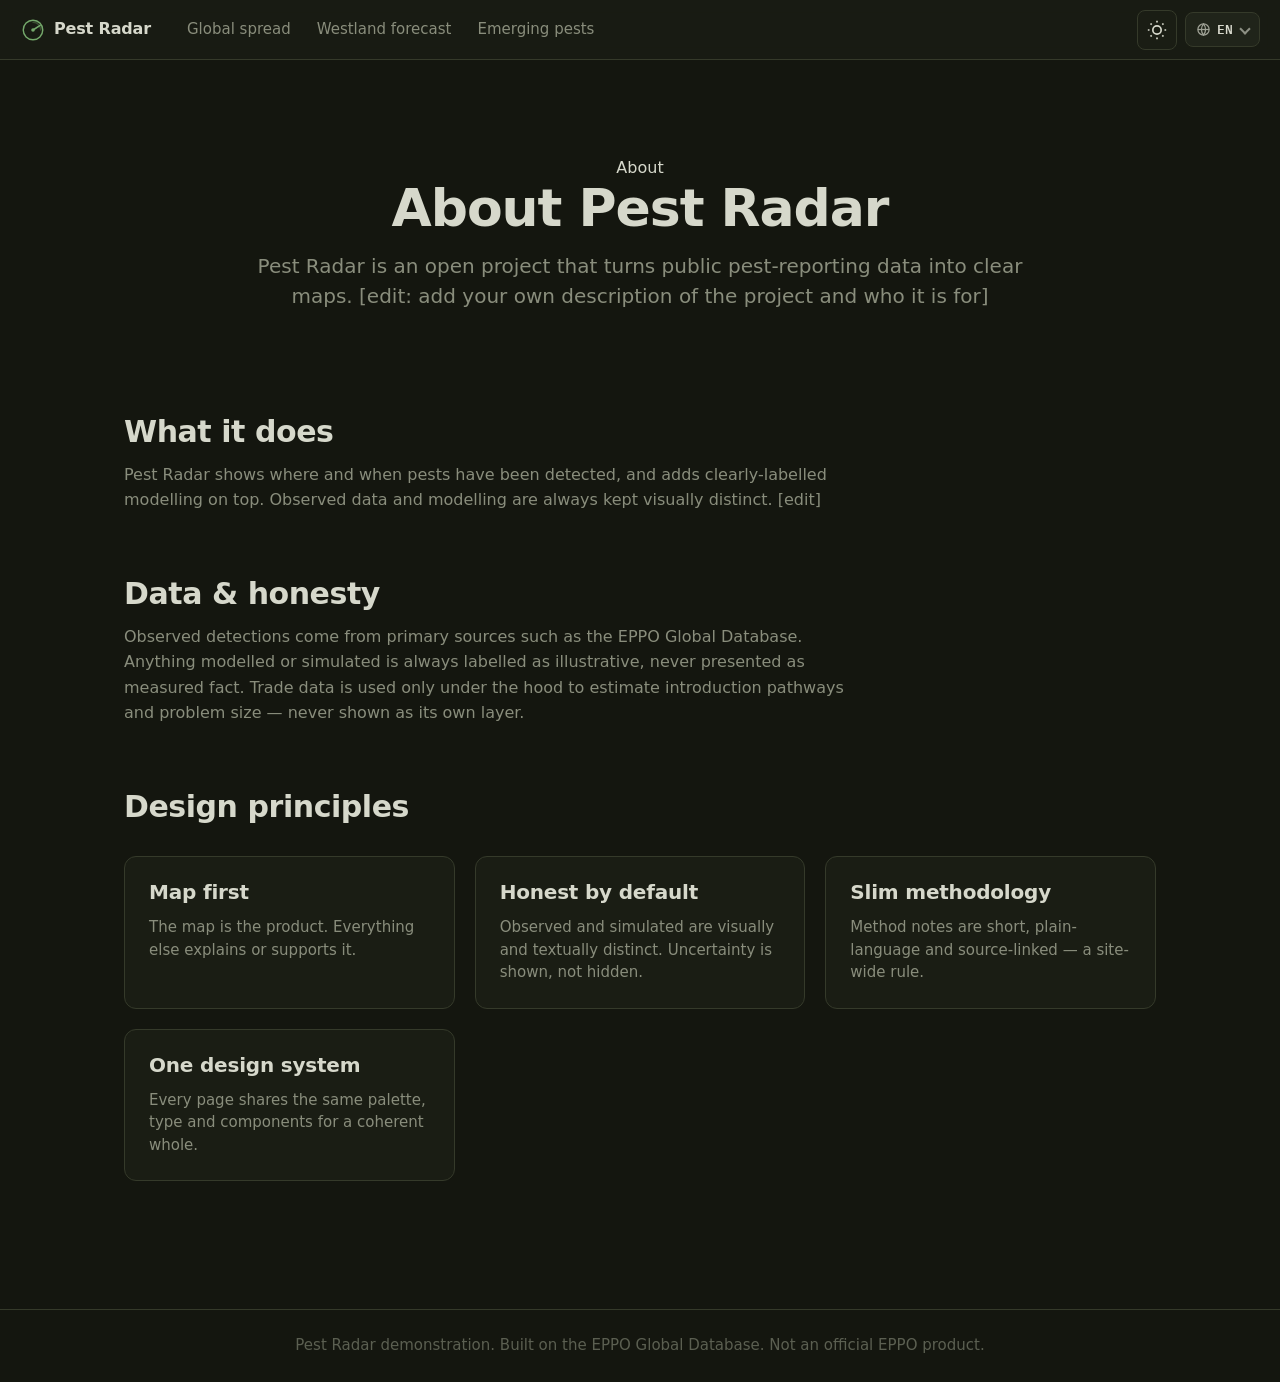
==== about.html @ f2348798 "Pest Radar Demo 2 Added - Global Spread case - Emerging Pests" ====
<!doctype html>
<html lang="en" data-theme="dark">
  <head>
    <meta charset="utf-8" />
    <meta name="viewport" content="width=device-width, initial-scale=1" />
    <title data-i18n="site.title">Pest Radar — About</title>
    <meta name="description" data-i18n-attr="content" data-i18n="about.lead"
      content="Pest Radar is an open early-warning system for plant pests, turning public reporting data into clear, spatial views at any scale." />
    <link rel="preconnect" href="https://api.fontshare.com" crossorigin />
    <link rel="preconnect" href="https://fonts.gstatic.com" crossorigin />
    <link href="https://api.fontshare.com/v2/css?f[]=satoshi@400,500,700&f[]=cabinet-grotesk@500,700,800&display=swap" rel="stylesheet" />
    <link href="https://fonts.googleapis.com/css2?family=IBM+Plex+Mono:wght@400;500;600&display=swap" rel="stylesheet" />
    <link rel="stylesheet" href="./styles.css" />
  </head>
  <body>
    <a class="skip-link" href="#main">Skip to content</a>

    <header class="site-nav">
      <a class="site-brand" href="./index.html" aria-label="Pest Radar home">
        <svg class="brand-mark" viewBox="0 0 40 40" role="img" aria-hidden="true">
          <circle cx="20" cy="20" r="15" fill="none" stroke="currentColor" stroke-width="2.2" />
          <path d="M20 20 31 13" fill="none" stroke="currentColor" stroke-width="2.4" stroke-linecap="round" />
          <path d="M20 8a12 12 0 0 1 12 12" fill="none" stroke="currentColor" stroke-width="2.2" stroke-linecap="round" opacity="0.35" />
          <circle cx="20" cy="20" r="2.8" fill="currentColor" />
        </svg>
        <span>Pest&nbsp;Radar</span>
      </a>
      <nav class="site-links" aria-label="Primary">
        <!-- <a href="./index.html" data-i18n="nav.home">Home</a> -->
        <a href="./global-spread.html" data-i18n="nav.global">Global spread</a>
        <a href="./westland.html" data-i18n="nav.westland">Westland forecast</a>
        <a href="./emerging.html" data-i18n="nav.emerging">Emerging pests</a>
        <!-- <a href="./about.html" aria-current="page" data-i18n="nav.about">About</a> -->
      </nav>
      <div class="site-nav-actions" data-lang-host>
        <button class="theme-toggle" data-theme-toggle type="button" aria-label="Switch theme"></button>
      </div>
    </header>

    <main id="main" class="page-wrap">
      <section class="hero">
        <p class="eyebrow" data-i18n="about.eyebrow">About</p>
        <h1 data-i18n="about.h1">About Pest Radar</h1>
        <p class="lead" data-i18n="about.lead">
          Pest Radar is an open early-warning system for plant pests, turning public reporting data into clear, spatial views at any scale.
        </p>
      </section>

      <section class="section-block">
        <h2 data-i18n="about.what_h">What it does</h2>
        <div class="prose">
          <p data-i18n="about.what_p">Pest Radar reconstructs where and when pests are detected, then layers in cautious, clearly-labelled modelling — likely introduction paths, simulated build-up and risk surfaces — so growers and analysts can see emerging pressure early.</p>
        </div>
      </section>

      <section class="section-block">
        <h2 data-i18n="about.data_h">Data &amp; honesty</h2>
        <div class="prose">
          <p data-i18n="about.data_p">Observed detections come from primary sources such as the EPPO Global Database. Anything modelled or simulated is always labelled as illustrative, never presented as measured fact. Trade data is used only under the hood to estimate introduction pathways and problem size — never shown as its own layer.</p>
        </div>
      </section>

      <section class="section-block">
        <h2 data-i18n="about.principles_h">Design principles</h2>
        <div class="card-grid">
          <div class="feature-card">
            <h3 data-i18n="about.p1_t">Map first</h3>
            <p data-i18n="about.p1_d">The map is the product. Everything else explains or supports it.</p>
          </div>
          <div class="feature-card">
            <h3 data-i18n="about.p2_t">Honest by default</h3>
            <p data-i18n="about.p2_d">Observed and simulated are visually and textually distinct. Uncertainty is shown, not hidden.</p>
          </div>
          <div class="feature-card">
            <h3 data-i18n="about.p3_t">Slim methodology</h3>
            <p data-i18n="about.p3_d">Method notes are short, plain-language and source-linked — a site-wide rule.</p>
          </div>
          <div class="feature-card">
            <h3 data-i18n="about.p4_t">One design system</h3>
            <p data-i18n="about.p4_d">Every page shares the same palette, type and components for a coherent whole.</p>
          </div>
        </div>
      </section>
    </main>

    <footer class="page-footer">
      <span data-i18n="footer.disclaimer">Pest Radar demonstration. Built on the EPPO Global Database. Not an official EPPO product.</span>
    </footer>

    <script type="module" src="./site.js"></script>
  </body>
</html>
---- styles.css ----
/* ============================================================
   Pest Radar — Global Spread Case Study (GNORAB)
   Agri-intelligence dashboard. Sober greenhouse / agronomy palette.
   ============================================================ */

/* ---------- Type scale ---------- */
:root {
  --text-xs: clamp(0.75rem, 0.72rem + 0.15vw, 0.8125rem);
  --text-sm: clamp(0.8125rem, 0.78rem + 0.2vw, 0.9375rem);
  --text-base: clamp(0.9375rem, 0.9rem + 0.2vw, 1rem);
  --text-lg: clamp(1.0625rem, 1rem + 0.4vw, 1.25rem);
  --text-xl: clamp(1.375rem, 1.1rem + 1vw, 1.875rem);

  --space-1: 0.25rem;
  --space-2: 0.5rem;
  --space-3: 0.75rem;
  --space-4: 1rem;
  --space-5: 1.25rem;
  --space-6: 1.5rem;
  --space-8: 2rem;
  --space-10: 2.5rem;
  --space-12: 3rem;
  --space-16: 4rem;

  --radius-sm: 0.3rem;
  --radius-md: 0.5rem;
  --radius-lg: 0.75rem;
  --radius-full: 9999px;

  --transition-interactive: 160ms cubic-bezier(0.16, 1, 0.3, 1);

  --font-body: "Satoshi", "Helvetica Neue", system-ui, sans-serif;
  --font-display: "Cabinet Grotesk", "Satoshi", system-ui, sans-serif;
  --font-mono: "IBM Plex Mono", ui-monospace, "SF Mono", Menlo, monospace;

  --sidebar-w: 300px;
  --nav-h: 60px;
}

/* ---------- Light theme: warm linen + moss green ---------- */
:root,
[data-theme="light"] {
  --color-bg: #f1efe7;
  --color-surface: #f8f6ef;
  --color-surface-2: #fdfcf7;
  --color-surface-offset: #eae7dc;
  --color-surface-sunk: #e4e0d3;
  --color-divider: #ddd9cc;
  --color-border: #cfcabb;

  --color-text: #20271d;
  --color-text-muted: #6c6f62;
  --color-text-faint: #a4a596;
  --color-text-inverse: #f8f6ef;

  --color-primary: #2f5d34;       /* moss / leaf green */
  --color-primary-hover: #244a29;
  --comet-hue: #5a8f6a;           /* soft sage for travel trails (light) */
  --color-primary-soft: #d9e3d3;
  --color-accent: #b5772a;        /* harvest amber */
  --color-accent-soft: #ece0cd;
  --color-risk: #d19900;
  --color-trade: #2f5d34;

  /* EPPO status / event semantic colors (data viz) */
  --c-widespread: #7a2f2f;        /* deep red — present widespread */
  --c-restricted: #b5772a;        /* amber — restricted */
  --c-few: #c9a227;               /* gold — few occurrences */
  --c-nodetails: #5b7a4f;         /* muted green — present no details */
  --c-absent: #8d8c80;            /* grey — absent */

  --map-land: #e0ddd0;
  --map-land-stroke: #cbc6b6;
  --map-ocean: transparent;

  /* Emerging hot spot classes (Westland legend) */
  --hs-new: #c2402f;          /* red — newly invaded */
  --hs-intensifying: #e08214; /* orange — rising */
  --hs-persistent: #b58a1b;   /* amber — sustained */
  --hs-diminishing: #6a93c0;  /* blue — fading */
  --hs-historical: #8a8d7e;   /* grey — past */
  /* KDE intensity ramp stops */
  --kde-low: #2f5d34;
  --kde-mid: #d19900;
  --kde-high: #a8331f;

  --shadow-sm: 0 1px 2px rgba(40, 45, 30, 0.07);
  --shadow-md: 0 4px 14px rgba(40, 45, 30, 0.1);
  --shadow-lg: 0 16px 40px rgba(40, 45, 30, 0.16);
}

[data-theme="dark"] {
  --color-bg: #14160f;
  --color-surface: #1a1d14;
  --color-surface-2: #1f2218;
  --color-surface-offset: #20241a;
  --color-surface-sunk: #11130c;
  --color-divider: #2a2e21;
  --color-border: #353a2a;

  --color-text: #d6d8cb;
  --color-text-muted: #898d7c;
  --color-text-faint: #5b5f51;
  --color-text-inverse: #14160f;

  --color-primary: #74a86b;
  --color-primary-hover: #8ec083;
  --comet-hue: #8fc79c;           /* soft sage for travel trails (dark) */
  --color-primary-soft: #2a3a26;
  --color-accent: #d79a4f;
  --color-accent-soft: #3a2f1f;
  --color-risk: #e8af34;
  --color-trade: #8ec083;

  --c-widespread: #d96a6a;
  --c-restricted: #d79a4f;
  --c-few: #e0c14e;
  --c-nodetails: #8aab78;
  --c-absent: #777a6c;

  --map-land: #232719;
  --map-land-stroke: #343a26;
  --map-ocean: transparent;

  --hs-new: #e2624f;
  --hs-intensifying: #eda13f;
  --hs-persistent: #d8b441;
  --hs-diminishing: #7eaee0;
  --hs-historical: #9a9d8d;
  --kde-low: #5b9a62;
  --kde-mid: #e8af34;
  --kde-high: #d96a4f;

  --shadow-sm: 0 1px 2px rgba(0, 0, 0, 0.4);
  --shadow-md: 0 4px 14px rgba(0, 0, 0, 0.45);
  --shadow-lg: 0 16px 40px rgba(0, 0, 0, 0.55);
}

@media (prefers-color-scheme: dark) {
  :root:not([data-theme]) {
    --color-bg: #14160f; --color-surface: #1a1d14; --color-surface-2: #1f2218;
    --color-surface-offset: #20241a; --color-surface-sunk: #11130c;
    --color-divider: #2a2e21; --color-border: #353a2a;
    --color-text: #d6d8cb; --color-text-muted: #898d7c; --color-text-faint: #5b5f51;
    --color-primary: #74a86b; --color-primary-hover: #8ec083; --color-primary-soft: #2a3a26; --comet-hue: #8fc79c;
    --color-accent: #d79a4f; --color-accent-soft: #3a2f1f; --color-risk: #e8af34; --color-trade: #8ec083;
    --c-widespread: #d96a6a; --c-restricted: #d79a4f; --c-few: #e0c14e;
    --c-nodetails: #8aab78; --c-absent: #777a6c;
    --map-land: #232719; --map-land-stroke: #343a26;
  }
}

/* ---------- Reset / base ---------- */
*, *::before, *::after { box-sizing: border-box; margin: 0; padding: 0; }
html {
  -webkit-text-size-adjust: 100%;
  -webkit-font-smoothing: antialiased;
  -moz-osx-font-smoothing: grayscale;
  text-rendering: optimizeLegibility;
}
body {
  min-height: 100dvh;
  line-height: 1.55;
  font-family: var(--font-body);
  font-size: var(--text-base);
  color: var(--color-text);
  background: var(--color-bg);
}
img, svg, canvas { display: block; max-width: 100%; }
button { cursor: pointer; background: none; border: none; color: inherit; font: inherit; }
input, select, button { font: inherit; color: inherit; }
table { border-collapse: collapse; width: 100%; }
h1, h2, h3, h4 { line-height: 1.15; text-wrap: balance; font-family: var(--font-display); }
a { color: var(--color-primary); }
a:hover { color: var(--color-primary-hover); }
:focus-visible { outline: 2px solid var(--color-primary); outline-offset: 2px; border-radius: var(--radius-sm); }
a, button, input, select { transition: color var(--transition-interactive), background var(--transition-interactive), border-color var(--transition-interactive), box-shadow var(--transition-interactive); }

.sr-only {
  position: absolute; width: 1px; height: 1px; padding: 0; margin: -1px;
  overflow: hidden; clip: rect(0,0,0,0); white-space: nowrap; border: 0;
}
.skip-link {
  position: absolute; left: var(--space-3); top: -3rem; z-index: 100;
  background: var(--color-primary); color: var(--color-text-inverse);
  padding: var(--space-2) var(--space-4); border-radius: var(--radius-md);
  font-size: var(--text-sm); font-weight: 600; text-decoration: none;
}
.skip-link:focus { top: var(--space-3); }

@media (prefers-reduced-motion: reduce) {
  *, *::before, *::after { animation-duration: 0.01ms !important; transition-duration: 0.01ms !important; }
}

/* ---------- App shell ---------- */
.app-shell {
  display: grid;
  grid-template-columns: var(--sidebar-w) 1fr;
  min-height: 100dvh;
}

/* ---------- Sidebar ---------- */
.sidebar {
  background: var(--color-surface);
  border-right: 1px solid var(--color-border);
  padding: var(--space-6) var(--space-5) var(--space-8);
  display: flex; flex-direction: column; gap: var(--space-5);
  position: sticky; top: var(--nav-h); align-self: start; max-height: calc(100dvh - var(--nav-h));
  overflow-y: auto;
}
.brand { display: flex; align-items: center; gap: var(--space-3); }
.brand-mark { width: 38px; height: 38px; color: var(--color-primary); flex-shrink: 0; }
.brand .eyebrow {
  font-size: var(--text-xs); letter-spacing: 0.12em; text-transform: uppercase;
  color: var(--color-text-muted); font-weight: 600; margin-bottom: 1px;
}
.brand h1 { font-size: var(--text-lg); letter-spacing: -0.01em; }

.side-block { display: flex; flex-direction: column; gap: var(--space-3); }
.side-block > h2 {
  font-family: var(--font-body); font-size: var(--text-xs); font-weight: 700;
  letter-spacing: 0.1em; text-transform: uppercase; color: var(--color-text-muted);
}
.taxon-card {
  background: var(--color-surface-offset); border: 1px solid var(--color-border);
  border-radius: var(--radius-md); padding: var(--space-4);
}
.taxon-card .latin { font-style: italic; font-weight: 700; font-size: var(--text-base); }
.taxon-card .syn { font-size: var(--text-sm); color: var(--color-text-muted); }
.taxon-card .syn em { font-style: italic; }
.taxon-card .common-names { font-size: var(--text-sm); color: var(--color-text); margin-top: 4px; line-height: 1.45; }
.taxon-figure {
  margin: var(--space-3) 0 0;
  border: 1px solid var(--color-border);
  border-radius: var(--radius-sm);
  overflow: hidden;
  background: var(--color-surface);
}
.taxon-figure img { display: block; width: 100%; height: auto; }
.taxon-figure figcaption {
  padding: 6px 8px;
  font-size: var(--text-xs);
  color: var(--color-text-muted);
  line-height: 1.4;
  border-top: 1px solid var(--color-border);
}
.taxon-figure .fig-credit { color: var(--color-text-faint, var(--color-text-muted)); }
.code-chip {
  display: inline-block; margin-top: var(--space-2); font-family: var(--font-mono);
  font-size: var(--text-xs); font-weight: 600; letter-spacing: 0.04em;
  background: var(--color-primary-soft); color: var(--color-primary);
  padding: 2px var(--space-2); border-radius: var(--radius-sm);
}
[data-theme="dark"] .code-chip { color: var(--color-primary-hover); }

.dist-stat-grid { display: grid; grid-template-columns: 1fr 1fr; gap: var(--space-2); }
.dist-stat {
  background: var(--color-surface-offset); border: 1px solid var(--color-border);
  border-radius: var(--radius-md); padding: var(--space-3);
}
.dist-stat .num { font-family: var(--font-display); font-size: var(--text-lg); font-weight: 700; line-height: 1; }
.dist-stat .lbl { font-size: var(--text-xs); color: var(--color-text-muted); margin-top: 3px; }

.status-list { display: flex; flex-direction: column; gap: 6px; }
.status-row { display: flex; align-items: center; gap: var(--space-2); font-size: var(--text-xs); }
.status-row .dot { width: 9px; height: 9px; border-radius: var(--radius-full); flex-shrink: 0; }
.status-row .name { flex: 1; color: var(--color-text-muted); }
.status-row .ct { font-family: var(--font-mono); font-weight: 600; }

.continent-bars { display: flex; flex-direction: column; gap: var(--space-2); }
.cbar { font-size: var(--text-xs); }
.cbar-head { display: flex; justify-content: space-between; margin-bottom: 2px; }
.cbar-head .ct { font-family: var(--font-mono); color: var(--color-text-muted); }
.cbar-track { height: 5px; background: var(--color-surface-sunk); border-radius: var(--radius-full); overflow: hidden; }
.cbar-fill { height: 100%; background: var(--color-primary); border-radius: var(--radius-full); }

.source-links { display: flex; flex-direction: column; gap: var(--space-2); }
.source-link {
  display: flex; align-items: center; gap: var(--space-2); font-size: var(--text-sm);
  text-decoration: none; padding: var(--space-2) var(--space-3);
  border: 1px solid var(--color-border); border-radius: var(--radius-md);
  background: var(--color-surface-offset);
}
.source-link:hover { border-color: var(--color-primary); background: var(--color-primary-soft); }
.source-link svg { width: 14px; height: 14px; flex-shrink: 0; opacity: 0.8; }
.source-link .url { font-family: var(--font-mono); font-size: var(--text-xs); color: var(--color-text-muted); display: block; word-break: break-all; }

/* ---------- Main ---------- */
.dashboard { display: flex; flex-direction: column; min-width: 0; }
.topbar {
  display: flex; align-items: flex-start; justify-content: space-between; gap: var(--space-4);
  padding: var(--space-5) var(--space-8);
  border-bottom: 1px solid var(--color-border); background: var(--color-surface-2);
  position: sticky; top: 0; z-index: 20;
}
.topbar .eyebrow {
  font-size: var(--text-xs); letter-spacing: 0.12em; text-transform: uppercase;
  color: var(--color-primary); font-weight: 700;
}
[data-theme="dark"] .topbar .eyebrow { color: var(--color-primary-hover); }
.topbar h2 { font-size: var(--text-xl); letter-spacing: -0.015em; margin-top: 2px; }
.topbar .sub { font-size: var(--text-sm); color: var(--color-text-muted); margin-top: var(--space-1); max-width: 60ch; }
.topbar-actions { display: flex; align-items: center; gap: var(--space-3); flex-shrink: 0; }
.updated { font-family: var(--font-mono); font-size: var(--text-xs); color: var(--color-text-muted); text-align: right; }
.theme-toggle {
  display: grid; place-items: center; width: 40px; height: 40px;
  border: 1px solid var(--color-border); border-radius: var(--radius-md);
  background: var(--color-surface); color: var(--color-text);
}
.theme-toggle:hover { border-color: var(--color-primary); color: var(--color-primary); }

.panel-pad { padding: var(--space-6) var(--space-8); }

/* ---------- KPI strip ---------- */
.kpi-grid {
  display: grid; grid-template-columns: repeat(auto-fit, minmax(160px, 1fr));
  gap: var(--space-3); padding: var(--space-6) var(--space-8) 0;
}
.kpi {
  background: var(--color-surface); border: 1px solid var(--color-border);
  border-radius: var(--radius-lg); padding: var(--space-4) var(--space-5);
}
.kpi .label { font-size: var(--text-xs); color: var(--color-text-muted); text-transform: uppercase; letter-spacing: 0.06em; font-weight: 600; }
.kpi .value { font-family: var(--font-display); font-size: var(--text-xl); font-weight: 700; line-height: 1.05; margin-top: var(--space-2); }
.kpi .note { font-size: var(--text-xs); color: var(--color-text-faint); margin-top: 2px; font-family: var(--font-mono); }

/* ---------- Map section ---------- */
.map-section { padding: var(--space-6) var(--space-8); }
.section-head { display: flex; align-items: baseline; justify-content: space-between; gap: var(--space-4); margin-bottom: var(--space-4); flex-wrap: wrap; }
.section-head h3 { font-size: var(--text-lg); letter-spacing: -0.01em; }
.section-head .desc { font-size: var(--text-sm); color: var(--color-text-muted); }

.map-card {
  background: var(--color-surface); border: 1px solid var(--color-border);
  border-radius: var(--radius-lg); overflow: hidden; box-shadow: var(--shadow-sm);
}
/* Single real, zoomable slippy map (Leaflet) */
.map-wrap {
  position: relative; width: 100%;
  background: var(--color-surface-sunk);
}
#map {
  width: 100%;
  height: clamp(440px, 56vh, 640px);
  background: var(--color-surface-sunk);
  z-index: 0;
}
@media (max-width: 760px) { #map { height: clamp(360px, 64vh, 520px); } }

/* Map navigation icon buttons (top-right, clear of Leaflet's zoom control top-left) */
.map-nav {
  position: absolute; right: var(--space-3); top: var(--space-3); z-index: 500;
  display: flex; flex-direction: column; gap: 6px;
}
.map-nav-btn {
  width: 34px; height: 34px; display: grid; place-items: center;
  color: var(--color-text); cursor: pointer;
  background: color-mix(in srgb, var(--color-surface) 92%, transparent);
  border: 1px solid var(--color-border); border-radius: 9px;
  box-shadow: var(--shadow-sm);
  transition: background 140ms ease, border-color 140ms ease, color 140ms ease;
}
.map-nav-btn svg { width: 18px; height: 18px; }
.map-nav-btn:hover { background: var(--color-surface); border-color: var(--color-primary); color: var(--color-primary); }
.map-nav-btn:focus-visible { outline: 2px solid var(--color-primary); outline-offset: 2px; }

/* The diffusion SVG overlay sits in Leaflet's overlayPane; let pointer events
   reach individual dots but pass through the empty regions to the map. */
.diffusion-overlay { position: absolute; pointer-events: none; overflow: visible; }
.diffusion-overlay .diff-dot { pointer-events: auto; }

/* Tame Leaflet chrome to match the design system */
.leaflet-container { font: inherit; background: var(--color-surface-sunk); }
.leaflet-bar a, .leaflet-bar a:hover {
  background: var(--color-surface); color: var(--color-text);
  border-bottom-color: var(--color-border);
}
.leaflet-bar { border: 1px solid var(--color-border); box-shadow: var(--shadow-sm); }
.leaflet-control-attribution {
  background: color-mix(in srgb, var(--color-surface) 82%, transparent) !important;
  color: var(--color-text-faint); font-size: 10px;
}
.leaflet-control-attribution a { color: var(--color-text-muted); }

/* ---------- Observed-diffusion dots (option C, refined) ---------- */
/* Single dot per country. Fill is a per-dot radial gradient: solid core ->
   soft transparent edge. Uncertainty grows the soft edge (handled in JS).
   No stroke/border so overlaps stay clean. */
.diff-dot {
  stroke: none;
  cursor: pointer;
  transition: r 500ms cubic-bezier(0.22, 1, 0.36, 1);
}
.diff-dot:hover { filter: drop-shadow(0 0 2px rgba(0,0,0,0.35)); }
.diff-dot:focus-visible { outline: 2px solid var(--color-primary); outline-offset: 1px; }
.diff-dot.is-fresh { animation: dot-pop 620ms cubic-bezier(0.22, 1, 0.36, 1) both; transform-box: fill-box; transform-origin: center; }
@keyframes dot-pop {
  0%   { opacity: 0; transform: scale(0.1); }
  55%  { opacity: 1; transform: scale(1.4); }
  100% { opacity: 1; transform: scale(1); }
}

/* ---------- Soft, variable-width travel trails ---------- */
/* No hard arrowhead. A wide soft under-stroke + a thin brighter over-stroke
   give a tapered, airy ribbon; a soft glow dot marks the destination. */
.comet-path { fill: none; stroke-linecap: round; opacity: 0; }
.comet-under { stroke-width: 5.5; filter: blur(1.4px); }
.comet-over  { stroke-width: 1.6; }
/* duration is set per-path inline (scales with the playback speed) */
.comet-path.run { animation-name: comet-draw; animation-timing-function: cubic-bezier(0.33, 0, 0.2, 1); animation-fill-mode: forwards; }
@keyframes comet-draw {
  0%   { opacity: 0; }                  /* dashoffset starts at the inline (full-length) value */
  14%  { opacity: 1; }
  58%  { opacity: 1; stroke-dashoffset: 0; }
  100% { opacity: 0; stroke-dashoffset: 0; }
}
.comet-head {
  opacity: 0; pointer-events: none;
  filter: drop-shadow(0 0 4px color-mix(in srgb, var(--comet-hue) 70%, transparent));
}
.comet-head.run { animation-name: comet-land; animation-timing-function: ease-out; animation-fill-mode: forwards; }
@keyframes comet-land {
  0%, 45% { opacity: 0; transform: scale(0.2); }
  62%     { opacity: 0.95; transform: scale(1.25); }
  80%     { opacity: 0.8; transform: scale(1); }
  100%    { opacity: 0; transform: scale(1); }
}
.comet-head { transform-box: fill-box; transform-origin: center; }

@media (prefers-reduced-motion: reduce) {
  .diff-dot.is-fresh, .comet-head.run { animation: none; }
  .comet-path.run { animation-name: comet-fade; animation-timing-function: linear; animation-fill-mode: forwards; }
  @keyframes comet-fade { 0%{opacity:0.7;stroke-dashoffset:0;} 80%{opacity:0.7;} 100%{opacity:0;} }
  .diff-dot { transition: none; }
}

.evt-point { cursor: pointer; transition: r 120ms ease; }
.evt-point.is-new { animation: pulse-in 600ms ease; }
@keyframes pulse-in { from { opacity: 0; transform: scale(0); } to { opacity: 1; transform: scale(1); } }
.risk-point {
  fill: var(--color-risk);
  fill-opacity: var(--risk-opacity, 0.55);
  stroke: var(--color-surface-2);
  stroke-width: 0.9;
  filter: drop-shadow(0 0 6px color-mix(in srgb, var(--color-risk) 38%, transparent));
  animation: risk-rise 420ms ease both;
}
.trade-arc {
  fill: none;
  stroke: var(--color-trade);
  stroke-opacity: 0.22;
  stroke-linecap: round;
  animation: trade-draw 520ms ease both;
}
@keyframes risk-rise { from { opacity: 0; transform: scale(0.75); } to { opacity: 1; transform: scale(1); } }
@keyframes trade-draw { from { opacity: 0; } to { opacity: 1; } }

/* Kernel density surface cells */
.kde-cell { stroke: none; mix-blend-mode: multiply; pointer-events: none; }
[data-theme="dark"] .kde-cell { mix-blend-mode: screen; }
.kde-surface { animation: trade-draw 420ms ease both; }

/* Emerging hot spot markers */
.hs-point {
  stroke: var(--color-surface-2);
  stroke-width: 0.9;
  fill-opacity: 0.9;
  animation: risk-rise 360ms ease both;
  cursor: pointer;
}
.hs-point.hs-new { fill: var(--hs-new); filter: drop-shadow(0 0 6px color-mix(in srgb, var(--hs-new) 55%, transparent)); }
.hs-point.hs-intensifying { fill: var(--hs-intensifying); filter: drop-shadow(0 0 5px color-mix(in srgb, var(--hs-intensifying) 45%, transparent)); }
.hs-point.hs-persistent { fill: var(--hs-persistent); }
.hs-point.hs-diminishing { fill: var(--hs-diminishing); }
.hs-point.hs-historical { fill: var(--hs-historical); fill-opacity: 0.55; }

/* Map legend strip (below the map, never clips) */
.map-legend-bar {
  display: flex; flex-wrap: wrap; align-items: center; gap: var(--space-2) var(--space-5);
  padding: var(--space-3) var(--space-5);
  border-top: 1px solid var(--color-border); background: var(--color-surface);
  font-size: var(--text-xs);
}
.map-legend-bar[hidden] { display: none; }
.map-legend-bar .lg-title { font-weight: 700; text-transform: uppercase; letter-spacing: 0.06em; color: var(--color-text-muted); }
.map-legend-bar .lg-row { display: flex; align-items: center; gap: var(--space-2); color: var(--color-text-muted); }
.map-legend-bar .lg-row .dot { width: 9px; height: 9px; border-radius: var(--radius-full); }

/* Diffusion legend swatches */
.diff-swatch {
  width: 34px; height: 11px; border-radius: var(--radius-full); display: inline-block;
  background: linear-gradient(90deg, #2f7d46, #d39a17 55%, #c2402f);
}
/* soft fade-out swatch: solid centre -> transparent edge (matches dot gradient) */
.halo-swatch {
  width: 18px; height: 18px; border-radius: var(--radius-full); display: inline-block; flex-shrink: 0;
  background: radial-gradient(circle, #c2402f 0 22%, color-mix(in srgb, #c2402f 35%, transparent) 48%, transparent 78%);
}
/* soft tapered trail swatch: thin -> thicker, fading at both ends; no arrowhead */
.comet-swatch {
  width: 30px; height: 10px; display: inline-block; flex-shrink: 0; position: relative;
  background: linear-gradient(90deg, transparent, var(--comet-hue) 35%, var(--comet-hue) 70%, transparent)
              no-repeat left center / 30px 3px;
  border-radius: var(--radius-full);
}

.risk-dot { background: var(--color-risk); box-shadow: 0 0 0 4px color-mix(in srgb, var(--color-risk) 18%, transparent); }
.line-swatch { width: 22px; height: 2px; border-radius: var(--radius-full); background: var(--color-trade); opacity: 0.55; display: inline-block; }
.kde-ramp { width: 56px; height: 9px; border-radius: var(--radius-full); display: inline-block;
  background: linear-gradient(90deg, var(--kde-low), var(--kde-mid), var(--kde-high)); }
.map-footnote {
  padding: 0 var(--space-5) var(--space-3);
  margin-top: calc(var(--space-2) * -1);
  background: var(--color-surface);
  color: var(--color-text-faint);
  font-size: var(--text-xs);
  max-width: none;
}

.map-year-badge {
  position: absolute; right: var(--space-4); bottom: var(--space-6); z-index: 450;
  font-family: var(--font-display); font-weight: 700;
  font-size: clamp(1.75rem, 4vw, 2.75rem); line-height: 1;
  color: color-mix(in srgb, var(--color-primary) 78%, transparent);
  text-shadow: 0 1px 6px color-mix(in srgb, var(--color-surface-sunk) 80%, transparent);
  letter-spacing: -0.02em; pointer-events: none; user-select: none;
}

/* Tooltip */
.map-tip {
  position: fixed; z-index: 50; pointer-events: none; max-width: 280px;
  background: var(--color-surface-2); border: 1px solid var(--color-border);
  border-radius: var(--radius-md); padding: var(--space-3); box-shadow: var(--shadow-lg);
  font-size: var(--text-xs); opacity: 0; transition: opacity 120ms ease;
}
.map-tip.show { opacity: 1; }
.map-tip .tt-no { font-family: var(--font-mono); color: var(--color-primary); font-weight: 600; }
[data-theme="dark"] .map-tip .tt-no { color: var(--color-primary-hover); }
.map-tip .tt-title { font-weight: 600; margin: 2px 0; font-size: var(--text-sm); }
.map-tip .tt-meta { color: var(--color-text-muted); }

/* ---------- Timeline controls ---------- */
.timeline {
  display: flex; align-items: center; gap: var(--space-4);
  padding: var(--space-4) var(--space-5); flex-wrap: wrap;
  border-top: 1px solid var(--color-border); background: var(--color-surface-2);
}
.play-btn {
  display: grid; place-items: center; width: 44px; height: 44px; flex-shrink: 0;
  border-radius: var(--radius-full); background: var(--color-primary); color: var(--color-text-inverse);
}
.play-btn:hover { background: var(--color-primary-hover); }
.play-btn svg { width: 20px; height: 20px; }
[data-theme="dark"] .play-btn { color: var(--color-surface-sunk); }

.slider-wrap { flex: 1 1 320px; min-width: 220px; }
.slider-labels { display: flex; justify-content: space-between; font-family: var(--font-mono); font-size: var(--text-xs); color: var(--color-text-faint); margin-bottom: 4px; }
.year-display { font-family: var(--font-display); font-weight: 700; font-size: var(--text-lg); color: var(--color-text); }
.year-display .mode-tag { font-family: var(--font-mono); font-size: var(--text-xs); font-weight: 500; color: var(--color-text-muted); margin-left: var(--space-2); }

input[type="range"] {
  -webkit-appearance: none; appearance: none; width: 100%; height: 6px;
  background: var(--color-surface-sunk); border-radius: var(--radius-full); outline-offset: 4px;
}
input[type="range"]::-webkit-slider-thumb {
  -webkit-appearance: none; appearance: none; width: 20px; height: 20px; border-radius: var(--radius-full);
  background: var(--color-primary); border: 3px solid var(--color-surface-2); box-shadow: var(--shadow-sm); cursor: pointer;
}
input[type="range"]::-moz-range-thumb {
  width: 20px; height: 20px; border-radius: var(--radius-full); border: 3px solid var(--color-surface-2);
  background: var(--color-primary); cursor: pointer;
}

.mode-toggle,
.layer-toggle { display: inline-flex; border: 1px solid var(--color-border); border-radius: var(--radius-md); overflow: hidden; flex-shrink: 0; }
.mode-toggle button,
.layer-toggle button {
  padding: var(--space-2) var(--space-4); font-size: var(--text-sm); font-weight: 600;
  color: var(--color-text-muted); background: var(--color-surface);
}
.mode-toggle button[aria-pressed="true"],
.layer-toggle button[aria-pressed="true"] { background: var(--color-primary); color: var(--color-text-inverse); }
[data-theme="dark"] .mode-toggle button[aria-pressed="true"],
[data-theme="dark"] .layer-toggle button[aria-pressed="true"] { color: var(--color-surface-sunk); }

.speed-select {
  padding: var(--space-2) var(--space-3); border: 1px solid var(--color-border);
  border-radius: var(--radius-md); background: var(--color-surface); font-size: var(--text-sm);
}

/* ---------- Trade-linked hotspot model ---------- */
.model-section {
  padding: 0 var(--space-8) var(--space-8);
}
.model-grid {
  display: grid;
  grid-template-columns: minmax(0, 1.15fr) minmax(280px, 0.85fr);
  gap: var(--space-4);
}
.model-card {
  background: var(--color-surface);
  border: 1px solid var(--color-border);
  border-radius: var(--radius-lg);
  padding: var(--space-5);
  box-shadow: var(--shadow-sm);
}
.model-card-wide { grid-column: 1 / -1; }
.model-card-head {
  display: flex;
  align-items: flex-start;
  justify-content: space-between;
  gap: var(--space-4);
  flex-wrap: wrap;
  margin-bottom: var(--space-4);
}
.model-card .eyebrow,
.model-card-head .eyebrow {
  display: block;
  font-size: var(--text-xs);
  letter-spacing: 0.1em;
  text-transform: uppercase;
  color: var(--color-text-muted);
  font-weight: 700;
  margin-bottom: var(--space-3);
}
.model-card-head strong {
  max-width: 36ch;
  font-family: var(--font-display);
  font-size: var(--text-lg);
  line-height: 1.2;
  color: var(--color-text);
}
.validation-bars {
  display: grid;
  grid-template-columns: repeat(3, minmax(160px, 1fr));
  gap: var(--space-4);
}
.validation-row {
  background: var(--color-surface-offset);
  border-radius: var(--radius-md);
  padding: var(--space-3);
}
.validation-label {
  display: flex;
  justify-content: space-between;
  gap: var(--space-3);
  align-items: baseline;
  margin-bottom: var(--space-2);
  font-size: var(--text-xs);
  color: var(--color-text-muted);
}
.validation-label strong {
  font-family: var(--font-mono);
  color: var(--color-text);
}
.bar-track {
  height: 8px;
  border-radius: var(--radius-full);
  background: var(--color-surface-sunk);
  overflow: hidden;
}
.bar-fill {
  display: block;
  height: 100%;
  border-radius: inherit;
  background: linear-gradient(90deg, var(--color-primary), var(--color-risk));
}
.model-note {
  margin-top: var(--space-4);
  font-size: var(--text-xs);
  color: var(--color-text-muted);
  max-width: 92ch;
}

/* ---- Spatial-temporal analysis section ---- */
.spatial-section { padding: 0 var(--space-8) var(--space-8); }
.spatial-foot { margin-top: var(--space-4); font-size: var(--text-sm); line-height: 1.55; color: var(--color-text-muted); }
.spatial-foot a { color: var(--color-primary); text-decoration: underline; text-underline-offset: 2px; }
.spatial-grid {
  display: grid;
  grid-template-columns: minmax(0, 1.15fr) minmax(280px, 0.85fr);
  gap: var(--space-4);
}
.accel-chart {
  display: grid;
  grid-auto-flow: column;
  grid-auto-columns: 1fr;
  align-items: end;
  gap: var(--space-3);
  height: 150px;
  margin-top: var(--space-4);
  padding-top: var(--space-5);
}
.accel-col { display: flex; flex-direction: column; align-items: center; justify-content: flex-end; height: 100%; gap: var(--space-2); }
.accel-bar {
  width: 100%;
  max-width: 46px;
  min-height: 3px;
  border-radius: var(--radius-sm) var(--radius-sm) 0 0;
  background: linear-gradient(180deg, var(--color-accent), var(--color-primary));
  position: relative;
  display: block;
}
.accel-val {
  position: absolute; top: -1.45em; left: 0; right: 0; text-align: center;
  font-family: var(--font-mono); font-size: var(--text-xs); color: var(--color-text); font-weight: 600;
}
.accel-x { font-size: var(--text-xs); color: var(--color-text-muted); font-family: var(--font-mono); white-space: nowrap; }
.class-tally { display: flex; flex-direction: column; gap: var(--space-2); margin-top: var(--space-3); }
.tally-row {
  display: flex; align-items: center; gap: var(--space-3);
  padding: var(--space-2) var(--space-3);
  border-radius: var(--radius-md); background: var(--color-surface-offset);
}
.tally-row .dot { width: 11px; height: 11px; border-radius: var(--radius-full); flex-shrink: 0; }
.tally-label { flex: 1; font-size: var(--text-sm); }
.tally-n { font-family: var(--font-mono); font-weight: 600; }
.method-grid { display: grid; grid-template-columns: 1fr 1fr; gap: var(--space-2); margin-top: var(--space-3); }
.method-cell { padding: var(--space-3); border-radius: var(--radius-md); background: var(--color-surface-offset); margin: 0; }
.method-cell .mc-k { display: block; font-size: var(--text-xs); text-transform: uppercase; letter-spacing: 0.05em; color: var(--color-text-muted); margin-bottom: 3px; }
.method-cell .mc-v { display: block; margin: 0; font-size: var(--text-sm); font-weight: 600; font-family: var(--font-mono); }
#frontier-list li { display: block; }
.hl-head { display: flex; align-items: center; justify-content: space-between; gap: var(--space-3); }
.hl-meta { display: block; margin-top: 3px; font-size: var(--text-xs); color: var(--color-text-muted); font-family: var(--font-mono); }
.hotspot-list em.hs-tag {
  font-style: normal; font-size: var(--text-xs); font-weight: 600;
  padding: 2px 8px; border-radius: var(--radius-full); color: var(--color-text-inverse);
  white-space: nowrap; flex-shrink: 0;
}
em.hs-tag.hs-new { background: var(--hs-new); }
em.hs-tag.hs-intensifying { background: var(--hs-intensifying); }
em.hs-tag.hs-persistent { background: var(--hs-persistent); }
em.hs-tag.hs-diminishing { background: var(--hs-diminishing); }
em.hs-tag.hs-historical { background: var(--hs-historical); }
[data-theme="dark"] .hotspot-list em.hs-tag { color: var(--color-surface-sunk); }
.hotspot-list,
.trade-list {
  list-style: none;
  display: flex;
  flex-direction: column;
  gap: var(--space-2);
  margin-top: var(--space-3);
}
.hotspot-list li,
.trade-list li {
  display: flex;
  justify-content: space-between;
  gap: var(--space-3);
  align-items: center;
  padding: var(--space-3);
  border-radius: var(--radius-md);
  background: var(--color-surface-offset);
}
.hotspot-list strong,
.trade-list strong {
  display: block;
  font-size: var(--text-sm);
  line-height: 1.2;
}
.hotspot-list span,
.trade-list span {
  display: block;
  margin-top: 2px;
  font-size: var(--text-xs);
  color: var(--color-text-muted);
}
.hotspot-list em,
.trade-list em {
  font-style: normal;
  font-family: var(--font-mono);
  font-weight: 700;
  color: var(--color-primary);
  white-space: nowrap;
}
[data-theme="dark"] .hotspot-list em,
[data-theme="dark"] .trade-list em { color: var(--color-primary-hover); }
.driver-grid {
  display: grid;
  grid-template-columns: repeat(4, minmax(160px, 1fr));
  gap: var(--space-3);
}
.driver {
  background: var(--color-surface-offset);
  border-radius: var(--radius-md);
  padding: var(--space-4);
}
.driver-top {
  display: flex;
  justify-content: space-between;
  gap: var(--space-3);
  margin-bottom: var(--space-2);
  font-size: var(--text-sm);
}
.driver-top strong { text-transform: capitalize; }
.driver-top span {
  font-family: var(--font-mono);
  color: var(--color-accent);
  font-weight: 700;
}
.driver p {
  font-size: var(--text-xs);
  color: var(--color-text-muted);
  line-height: 1.45;
}

/* ---------- Narrative ---------- */
.narrative { padding: var(--space-8); border-top: 1px solid var(--color-border); }
.narrative-grid {
  display: grid; grid-template-columns: repeat(auto-fit, minmax(240px, 1fr));
  gap: var(--space-4); margin-top: var(--space-5);
}
.narr-card {
  background: var(--color-surface); border: 1px solid var(--color-border);
  border-radius: var(--radius-lg); padding: var(--space-5);
}
.narr-card .step { font-family: var(--font-mono); font-size: var(--text-xs); color: var(--color-accent); font-weight: 600; }
.narr-card h4 { font-size: var(--text-base); margin: var(--space-2) 0; font-family: var(--font-display); }
.narr-card p { font-size: var(--text-sm); color: var(--color-text-muted); line-height: 1.5; }
.narr-card .yr { font-family: var(--font-mono); font-size: var(--text-xs); color: var(--color-text-faint); display: block; margin-top: var(--space-2); }

/* ---------- Caveats ---------- */
.caveats {
  margin: 0 var(--space-8) var(--space-8); padding: var(--space-5);
  background: var(--color-accent-soft); border: 1px solid color-mix(in srgb, var(--color-accent) 35%, transparent);
  border-radius: var(--radius-lg);
}
.caveats h4 { font-size: var(--text-sm); text-transform: uppercase; letter-spacing: 0.06em; color: var(--color-accent); display: flex; align-items: center; gap: var(--space-2); font-family: var(--font-body); }
[data-theme="dark"] .caveats h4 { color: var(--color-accent); }
.caveats ul { margin: var(--space-3) 0 0; padding-left: var(--space-5); display: flex; flex-direction: column; gap: var(--space-2); }
.caveats li { font-size: var(--text-sm); color: var(--color-text); max-width: 90ch; }

/* ---------- Event feed / table ---------- */
.feed-section { padding: var(--space-8); border-top: 1px solid var(--color-border); }
.feed-controls { display: flex; gap: var(--space-3); flex-wrap: wrap; margin: var(--space-4) 0; align-items: center; }
.search-box { position: relative; flex: 1 1 280px; min-width: 200px; }
.search-box svg { position: absolute; left: var(--space-3); top: 50%; transform: translateY(-50%); width: 16px; height: 16px; color: var(--color-text-faint); }
.search-box input {
  width: 100%; padding: var(--space-3) var(--space-3) var(--space-3) var(--space-8);
  border: 1px solid var(--color-border); border-radius: var(--radius-md);
  background: var(--color-surface); font-size: var(--text-sm);
}
.search-box input:focus { border-color: var(--color-primary); outline: none; }
.filter-select {
  padding: var(--space-3) var(--space-4); border: 1px solid var(--color-border);
  border-radius: var(--radius-md); background: var(--color-surface); font-size: var(--text-sm);
}
.feed-count { font-size: var(--text-sm); color: var(--color-text-muted); font-family: var(--font-mono); margin-left: auto; }

.table-scroll { overflow-x: auto; border: 1px solid var(--color-border); border-radius: var(--radius-lg); background: var(--color-surface); }
.evt-table { font-size: var(--text-sm); min-width: 760px; }
.evt-table thead th {
  position: sticky; top: 0; background: var(--color-surface-offset); z-index: 2;
  text-align: left; padding: var(--space-3) var(--space-4); font-size: var(--text-xs);
  text-transform: uppercase; letter-spacing: 0.06em; color: var(--color-text-muted); font-weight: 700;
  border-bottom: 1px solid var(--color-border); white-space: nowrap;
}
.evt-table tbody td { padding: var(--space-3) var(--space-4); border-bottom: 1px solid var(--color-divider); vertical-align: top; }
.evt-table tbody tr:last-child td { border-bottom: none; }
.evt-table tbody tr:hover { background: var(--color-surface-offset); }
.evt-table .c-no { font-family: var(--font-mono); font-size: var(--text-xs); white-space: nowrap; color: var(--color-text-muted); }
.evt-table .c-date { font-family: var(--font-mono); font-size: var(--text-xs); white-space: nowrap; color: var(--color-text-muted); }
.evt-table .c-title { font-weight: 500; max-width: 380px; }
.evt-table .c-country { white-space: nowrap; }
.evt-table .c-src a { display: inline-flex; align-items: center; gap: 4px; font-size: var(--text-xs); white-space: nowrap; text-decoration: none; }
.evt-table .c-src svg { width: 12px; height: 12px; }
.muted-dash { color: var(--color-text-faint); }

.type-badge {
  display: inline-block; font-size: var(--text-xs); font-weight: 600; white-space: nowrap;
  padding: 2px var(--space-2); border-radius: var(--radius-full);
  background: var(--color-surface-sunk); color: var(--color-text);
}
.type-badge::before { content: ""; display: inline-block; width: 7px; height: 7px; border-radius: 50%; margin-right: 5px; vertical-align: 1px; background: currentColor; }
.type-first_report { color: var(--c-widespread); }
.type-local_spread { color: var(--c-restricted); }
.type-new_data { color: var(--c-nodetails); }
.type-status_update { color: var(--color-primary); }
.type-eradication { color: var(--color-accent); }
.type-regulatory { color: var(--c-few); }
.type-management { color: var(--c-absent); }

.empty-row td { text-align: center; color: var(--color-text-muted); padding: var(--space-10); font-style: italic; }

/* ---------- Footer ---------- */
.site-footer {
  padding: var(--space-6) var(--space-8); border-top: 1px solid var(--color-border);
  font-size: var(--text-xs); color: var(--color-text-muted); display: flex;
  justify-content: space-between; gap: var(--space-4); flex-wrap: wrap;
}
.site-footer a { font-size: var(--text-xs); }

/* ---------- Mobile ---------- */
.menu-btn { display: none; }
@media (max-width: 960px) {
  .app-shell { grid-template-columns: 1fr; }
  .sidebar {
    position: fixed; inset: 0 auto 0 0; width: min(320px, 86vw); z-index: 60;
    transform: translateX(-100%); transition: transform 220ms cubic-bezier(0.16,1,0.3,1);
    box-shadow: var(--shadow-lg);
  }
  .sidebar.open { transform: translateX(0); }
  .sidebar-backdrop {
    display: none; position: fixed; inset: 0; background: rgba(0,0,0,0.4); z-index: 55;
  }
  .sidebar-backdrop.show { display: block; }
  .menu-btn {
    display: grid; place-items: center; width: 40px; height: 40px;
    border: 1px solid var(--color-border); border-radius: var(--radius-md); background: var(--color-surface);
  }
  .topbar { padding: var(--space-4); }
  .panel-pad, .map-section, .model-section, .spatial-section, .narrative, .feed-section { padding-left: var(--space-4); padding-right: var(--space-4); }
  .kpi-grid { padding-left: var(--space-4); padding-right: var(--space-4); }
  .caveats { margin-left: var(--space-4); margin-right: var(--space-4); }
  .updated { display: none; }
  .model-grid, .spatial-grid { grid-template-columns: 1fr; }
  .layer-toggle { flex-wrap: wrap; }
  .validation-bars, .driver-grid { grid-template-columns: 1fr; }
  .layer-toggle, .mode-toggle { width: 100%; }
  .layer-toggle button, .mode-toggle button { flex: 1; padding-left: var(--space-2); padding-right: var(--space-2); }
  /* spatial section: stop horizontal clipping on narrow screens */
  #frontier-list li { display: block; }
  .hl-head { flex-wrap: wrap; gap: var(--space-2); }
  .hl-meta { white-space: normal; word-break: break-word; }
  .hotspot-list em.hs-tag { white-space: normal; }
  .method-grid { grid-template-columns: 1fr; }
  .method-cell .mc-v { white-space: normal; word-break: break-word; }
  .accel-chart { gap: var(--space-2); overflow-x: auto; }
  .accel-x { font-size: 0.62rem; }
}
@media (min-width: 961px) { .menu-btn { display: none; } }

/* ---------- Slim methodology note (site-wide pattern) ---------- */
.method-note {
  margin-top: var(--space-4);
  border: 1px solid var(--color-border);
  border-radius: var(--radius-md);
  background: var(--color-surface);
  overflow: hidden;
}
.method-note > summary {
  cursor: pointer;
  list-style: none;
  padding: var(--space-3) var(--space-4);
  font-size: var(--text-sm);
  font-weight: 600;
  color: var(--color-text-muted);
  display: flex;
  align-items: center;
  gap: var(--space-2);
  user-select: none;
}
.method-note > summary::-webkit-details-marker { display: none; }
.method-note > summary::before {
  content: "";
  width: 7px; height: 7px;
  border-right: 2px solid currentColor;
  border-bottom: 2px solid currentColor;
  transform: rotate(-45deg);
  transition: transform 180ms ease;
  flex-shrink: 0;
}
.method-note[open] > summary::before { transform: rotate(45deg); }
.method-note > summary:hover { color: var(--color-text); }
.method-note-body {
  padding: 0 var(--space-4) var(--space-4);
  font-size: var(--text-xs);
  line-height: 1.55;
  color: var(--color-text-muted);
}
.method-note-body p { margin: 0 0 var(--space-2); max-width: 70ch; }
.method-note-body p:last-child { margin-bottom: 0; }
.method-note-body strong { color: var(--color-text); }
.method-src { color: var(--color-text-faint); }
.method-src a { color: var(--color-primary); text-decoration: none; }
.method-src a:hover { text-decoration: underline; }
[data-theme="dark"] .method-src a { color: var(--color-primary-hover); }

/* ============================================================
   Site-wide chrome added in Round 4: top nav, language switcher,
   context rail, distribution snapshot, landing + stub pages.
   ============================================================ */

/* ---------- Top navigation (all pages) ---------- */
.site-nav {
  position: sticky; top: 0; z-index: 70;
  height: var(--nav-h);
  display: flex; align-items: center; gap: var(--space-4);
  padding: 0 var(--space-5);
  background: color-mix(in srgb, var(--color-surface) 92%, transparent);
  backdrop-filter: saturate(140%) blur(8px);
  border-bottom: 1px solid var(--color-border);
}
.site-brand {
  display: flex; align-items: center; gap: var(--space-2);
  font-family: var(--font-display); font-weight: 800; letter-spacing: -0.01em;
  font-size: var(--text-base); color: var(--color-text); text-decoration: none;
  flex-shrink: 0;
}
.site-brand .brand-mark { width: 26px; height: 26px; color: var(--color-primary); }
.site-links { display: flex; align-items: center; gap: 2px; margin-left: var(--space-2); flex: 1; }
.site-links a {
  font-size: var(--text-sm); font-weight: 500; color: var(--color-text-muted);
  text-decoration: none; padding: 7px var(--space-3); border-radius: var(--radius-md);
  transition: background 140ms ease, color 140ms ease;
}
.site-links a:hover { color: var(--color-text); background: var(--color-surface-offset); }
.site-links a[aria-current="page"] { color: var(--color-primary); background: var(--color-primary-soft); font-weight: 600; }
[data-theme="dark"] .site-links a[aria-current="page"] { color: var(--color-primary-hover); }
.site-nav-actions { display: flex; align-items: center; gap: var(--space-2); flex-shrink: 0; }

/* Language switcher */
.lang-switch { position: relative; }
.lang-btn {
  display: flex; align-items: center; gap: 6px; cursor: pointer;
  font-family: var(--font-mono); font-size: var(--text-xs); font-weight: 600; letter-spacing: 0.04em;
  color: var(--color-text); background: var(--color-surface-offset);
  border: 1px solid var(--color-border); border-radius: var(--radius-md);
  padding: 6px 10px; transition: border-color 140ms ease, background 140ms ease;
}
.lang-btn svg { width: 15px; height: 15px; opacity: 0.7; }
.lang-btn:hover { border-color: var(--color-primary); }
.lang-btn .caret { width: 8px; height: 8px; border-right: 2px solid currentColor; border-bottom: 2px solid currentColor; transform: rotate(45deg); margin-left: 1px; opacity: 0.6; }
.lang-menu {
  position: absolute; right: 0; top: calc(100% + 6px); min-width: 150px;
  background: var(--color-surface-2); border: 1px solid var(--color-border);
  border-radius: var(--radius-md); box-shadow: var(--shadow-lg); padding: 5px;
  display: none; z-index: 80;
}
.lang-menu.open { display: block; }
.lang-menu button {
  display: flex; align-items: center; gap: var(--space-2); width: 100%; text-align: left;
  font-size: var(--text-sm); color: var(--color-text); background: transparent; border: 0; cursor: pointer;
  padding: 8px 10px; border-radius: var(--radius-sm);
}
.lang-menu button:hover { background: var(--color-surface-offset); }
.lang-menu button[aria-current="true"] { color: var(--color-primary); font-weight: 600; }
[data-theme="dark"] .lang-menu button[aria-current="true"] { color: var(--color-primary-hover); }
.lang-menu .flag { font-size: 1rem; line-height: 1; }

/* ---------- Shared top nav: mobile ---------- */
@media (max-width: 760px) {
  .site-nav {
    gap: var(--space-2); padding: 0 var(--space-3);
    height: auto; min-height: var(--nav-h);
    flex-wrap: wrap; row-gap: 6px; padding-top: 8px; padding-bottom: 8px;
  }
  .site-brand { font-size: var(--text-sm); }
  .site-brand .brand-mark { width: 22px; height: 22px; }
  .site-nav-actions { margin-left: auto; }
  .site-links {
    order: 3; flex-basis: 100%; margin-left: 0; flex: 0 0 100%;
    overflow-x: auto; -webkit-overflow-scrolling: touch;
    gap: 2px; padding-bottom: 2px; scrollbar-width: none;
  }
  .site-links::-webkit-scrollbar { display: none; }
  .site-links a { white-space: nowrap; padding: 6px 10px; font-size: var(--text-xs); }
  .lang-btn { padding: 5px 8px; }
}

/* The app-shell's left column starts under the sticky nav */
.app-shell { min-height: calc(100dvh - var(--nav-h)); }

/* ---------- Context rail (redesigned sidebar) ---------- */
.rail-text { font-size: var(--text-sm); color: var(--color-text-muted); line-height: 1.5; margin-top: var(--space-3); }
.rail-explain h2 { margin-bottom: 2px; }
.rail-list { list-style: none; display: flex; flex-direction: column; gap: var(--space-3); }
.rail-list li { display: flex; gap: var(--space-3); font-size: var(--text-sm); color: var(--color-text-muted); line-height: 1.45; }
.rail-list li strong { color: var(--color-text); font-weight: 600; }
.rail-list li > span { flex-shrink: 0; margin-top: 4px; }
.rl-dot { width: 11px; height: 11px; border-radius: var(--radius-full); background: radial-gradient(circle at 50% 50%, var(--c-restricted), transparent 72%); }
.rl-size {
  width: 16px; height: 11px; border-radius: var(--radius-full);
  background:
    radial-gradient(circle at 22% 50%, color-mix(in srgb, var(--c-few) 90%, transparent) 0 26%, transparent 30%),
    radial-gradient(circle at 78% 50%, var(--c-widespread) 0 42%, transparent 46%);
}
.rl-trail { width: 16px; height: 3px; border-radius: var(--radius-full); margin-top: 8px; background: linear-gradient(90deg, transparent, var(--comet-hue), transparent); }
.rail-note { font-size: var(--text-xs); color: var(--color-text-faint); line-height: 1.45; margin-top: var(--space-2); }

/* ---------- Distribution snapshot section ---------- */
.dist-section { padding: var(--space-6) var(--space-8) 0; }
.dist-grid { display: grid; grid-template-columns: minmax(0,1fr) minmax(0,1fr); gap: var(--space-4); margin-top: var(--space-4); }
.dist-card {
  background: var(--color-surface); border: 1px solid var(--color-border);
  border-radius: var(--radius-lg); padding: var(--space-5);
}
.dist-card h4 {
  font-family: var(--font-body); font-size: var(--text-xs); font-weight: 700;
  letter-spacing: 0.1em; text-transform: uppercase; color: var(--color-text-muted);
  margin-bottom: var(--space-3);
}
@media (max-width: 760px) { .dist-grid { grid-template-columns: 1fr; } .dist-section { padding: var(--space-5) var(--space-4) 0; } }

/* ---------- Landing / stub pages (shared content layout) ---------- */
.page-wrap { max-width: 1080px; margin: 0 auto; padding: var(--space-12) var(--space-6) var(--space-16); }
.hero { text-align: center; padding: var(--space-12) 0 var(--space-10); }
.hero .eyebrow { justify-content: center; }
.hero h1 { font-family: var(--font-display); font-weight: 800; font-size: clamp(2rem, 1.4rem + 3vw, 3.25rem); letter-spacing: -0.02em; line-height: 1.05; }
.hero p.lead { font-size: var(--text-lg); color: var(--color-text-muted); max-width: 64ch; margin: var(--space-4) auto 0; line-height: 1.5; }
.hero-cta { display: flex; gap: var(--space-3); justify-content: center; flex-wrap: wrap; margin-top: var(--space-6); }
.btn {
  display: inline-flex; align-items: center; gap: var(--space-2);
  font-weight: 600; font-size: var(--text-sm); text-decoration: none; cursor: pointer;
  padding: 11px var(--space-5); border-radius: var(--radius-md); border: 1px solid transparent;
  transition: background 150ms ease, border-color 150ms ease, transform 150ms ease;
}
.btn-primary { background: var(--color-primary); color: var(--color-text-inverse); }
.btn-primary:hover { background: var(--color-primary-hover); transform: translateY(-1px); }
.btn-ghost { background: var(--color-surface); color: var(--color-text); border-color: var(--color-border); }
.btn-ghost:hover { border-color: var(--color-primary); color: var(--color-primary); }

.card-grid { display: grid; grid-template-columns: repeat(auto-fit, minmax(260px, 1fr)); gap: var(--space-5); margin-top: var(--space-8); }
.feature-card {
  display: flex; flex-direction: column; gap: var(--space-3);
  background: var(--color-surface); border: 1px solid var(--color-border);
  border-radius: var(--radius-lg); padding: var(--space-6); text-decoration: none; color: inherit;
  transition: border-color 150ms ease, transform 150ms ease, box-shadow 150ms ease;
}
a.feature-card:hover { border-color: var(--color-primary); transform: translateY(-2px); box-shadow: var(--shadow-md); }
.feature-card .fc-icon { width: 34px; height: 34px; color: var(--color-primary); }
.feature-card h3 { font-family: var(--font-display); font-weight: 700; font-size: var(--text-lg); letter-spacing: -0.01em; }
.feature-card p { font-size: var(--text-sm); color: var(--color-text-muted); line-height: 1.5; }
.feature-card .fc-tag {
  margin-top: auto; font-family: var(--font-mono); font-size: var(--text-xs); font-weight: 600;
  color: var(--color-primary); letter-spacing: 0.03em;
}
[data-theme="dark"] .feature-card .fc-icon, [data-theme="dark"] .feature-card .fc-tag { color: var(--color-primary-hover); }
.badge-soon { font-family: var(--font-mono); font-size: 0.65rem; font-weight: 600; letter-spacing: 0.06em; text-transform: uppercase; color: var(--color-text-faint); border: 1px solid var(--color-border); border-radius: var(--radius-full); padding: 2px 8px; }

.section-block { margin-top: var(--space-16); }
.section-block > h2 { font-family: var(--font-display); font-weight: 800; font-size: var(--text-xl); letter-spacing: -0.015em; }
.section-block > p.desc { font-size: var(--text-base); color: var(--color-text-muted); max-width: 70ch; margin-top: var(--space-2); line-height: 1.55; }
.prose { max-width: 72ch; }
.prose p { font-size: var(--text-base); color: var(--color-text-muted); line-height: 1.6; margin-top: var(--space-3); }
.prose a { color: var(--color-primary); text-decoration: none; } .prose a:hover { text-decoration: underline; }
[data-theme="dark"] .prose a { color: var(--color-primary-hover); }

.page-footer {
  border-top: 1px solid var(--color-border); margin-top: var(--space-16);
  padding: var(--space-6) var(--space-6); text-align: center;
  font-size: var(--text-sm); color: var(--color-text-faint);
}
.page-footer a { color: var(--color-text-muted); text-decoration: none; } .page-footer a:hover { text-decoration: underline; }

@media (max-width: 720px) {
  .site-links { gap: 0; margin-left: 0; }
  .site-links a { padding: 7px 9px; font-size: var(--text-xs); }
  .site-brand span { display: none; }
}

/* ============================================================
   Emerging pests page
   ============================================================ */
.tier-contrast {
  display: grid;
  grid-template-columns: 1fr auto 1fr;
  gap: var(--space-4);
  align-items: stretch;
}
.tier-card {
  background: var(--color-surface);
  border: 1px solid var(--color-border);
  border-radius: var(--radius-lg);
  padding: var(--space-5);
  display: flex;
  flex-direction: column;
  gap: var(--space-2);
}
.tier-national { border-left: 3px solid var(--c-restricted); }
.tier-regional { border-left: 3px solid var(--color-primary); }
.tier-tag {
  font-family: var(--font-mono);
  font-size: var(--text-xs);
  text-transform: uppercase;
  letter-spacing: 0.06em;
  color: var(--color-text-muted);
}
.tier-card h3 { margin: 0; font-family: var(--font-display); }
.tier-list {
  list-style: none;
  padding: 0;
  margin: var(--space-2) 0 0;
  display: flex;
  flex-direction: column;
  gap: var(--space-1);
}
.tier-list li {
  position: relative;
  padding-left: 1.1rem;
  color: var(--color-text-muted);
  font-size: var(--text-sm);
}
.tier-list li::before {
  content: "";
  position: absolute;
  left: 0; top: 0.55em;
  width: 5px; height: 5px;
  border-radius: 50%;
  background: var(--color-text-faint);
}
.tier-verdict {
  margin-top: auto;
  padding-top: var(--space-3);
  font-size: var(--text-sm);
  color: var(--color-text);
}
.tier-verdict a { color: var(--color-primary); text-decoration: none; font-weight: 500; }
.tier-verdict a:hover { text-decoration: underline; }
.tier-arrow {
  display: flex;
  align-items: center;
  justify-content: center;
  color: var(--color-text-faint);
  width: 48px;
}
.tier-arrow svg { width: 40px; height: 22px; }

/* EPPO-style pest index (jump links) */
.pest-index {
  display: grid;
  grid-template-columns: repeat(auto-fill, minmax(220px, 1fr));
  gap: var(--space-3);
  margin: var(--space-4) 0 var(--space-6);
}
.pest-index-item {
  display: flex;
  flex-direction: column;
  gap: 0.15rem;
  padding: var(--space-3) var(--space-4);
  background: var(--color-surface);
  border: 1px solid var(--color-border);
  border-radius: var(--radius-md);
  text-decoration: none;
  transition: border-color 0.15s ease, transform 0.15s ease;
}
.pest-index-item:hover {
  border-color: var(--color-primary);
  transform: translateY(-2px);
}
.pi-latin {
  font-family: var(--font-display);
  font-style: italic;
  color: var(--color-text);
  font-size: var(--text-base);
}
.pi-common { color: var(--color-text-muted); font-size: var(--text-sm); }
.pi-code {
  font-family: var(--font-mono);
  font-size: var(--text-xs);
  color: var(--color-text-faint);
  letter-spacing: 0.04em;
}

/* Pest profile card */
#pest-registry > .pest-profile + .pest-profile {
  margin-top: var(--space-8);
}
.pest-profile {
  background: var(--color-surface);
  border: 1px solid var(--color-border);
  border-radius: var(--radius-lg);
  padding: var(--space-6);
  margin-top: var(--space-4);
  display: flex;
  flex-direction: column;
  gap: var(--space-5);
}
.pp-head {
  display: flex;
  justify-content: space-between;
  align-items: flex-start;
  gap: var(--space-4);
  flex-wrap: wrap;
}
.pp-name {
  font-family: var(--font-display);
  font-style: italic;
  margin: 0.1em 0 0;
  font-size: var(--text-xl);
}
.pp-common { color: var(--color-text); font-weight: 600; margin: 0.25em 0 0; font-size: var(--text-base); }
.pp-common-alt { color: var(--color-text-muted); font-size: var(--text-sm); margin: 0.15em 0 0; }
.pp-intro { max-width: 60ch; color: var(--color-text); margin: 0; }

.pp-body-row {
  display: grid;
  grid-template-columns: 280px 1fr;
  gap: var(--space-5);
  align-items: start;
}
.pp-figure {
  margin: 0;
  border: 1px solid var(--color-border);
  border-radius: var(--radius-md);
  overflow: hidden;
  background: var(--color-surface-offset);
}
.pp-figure img { display: block; width: 100%; height: auto; }
.pp-figure figcaption {
  padding: 8px 10px;
  font-size: var(--text-xs);
  color: var(--color-text-muted);
  line-height: 1.4;
  border-top: 1px solid var(--color-border);
}
.pp-fig-credit { color: var(--color-text-faint, var(--color-text-muted)); }
@media (max-width: 720px) {
  .pp-body-row { grid-template-columns: 1fr; }
  .pp-figure { max-width: 340px; }
}

.pp-map-row {
  display: grid;
  grid-template-columns: var(--sidebar-w) 1fr;
  gap: var(--space-4);
  align-items: start;
}
.pp-rail h4 { margin: 0 0 var(--space-2); font-family: var(--font-display); }
.pp-map-wrap { display: flex; flex-direction: column; gap: var(--space-2); }
.em-map {
  width: 100%;
  height: 460px;
  border-radius: var(--radius-md);
  border: 1px solid var(--color-border);
  background: var(--color-surface-sunk);
}
.em-det-list {
  list-style: none;
  padding: 0;
  margin: var(--space-3) 0 0;
  display: flex;
  flex-direction: column;
  gap: var(--space-3);
}
.em-det { display: flex; gap: var(--space-2); align-items: flex-start; }
.em-det-dot {
  flex: 0 0 auto;
  width: 10px; height: 10px;
  border-radius: 50%;
  margin-top: 0.35em;
}
.em-det-head { margin: 0; font-size: var(--text-sm); }
.em-det-meta {
  margin: 0.1em 0;
  font-family: var(--font-mono);
  font-size: var(--text-xs);
  color: var(--color-text-muted);
}
.em-det-note { margin: 0.1em 0 0; font-size: var(--text-sm); color: var(--color-text-muted); }

.pp-grid {
  display: grid;
  grid-template-columns: repeat(auto-fit, minmax(260px, 1fr));
  gap: var(--space-4);
  border-top: 1px solid var(--color-divider);
  padding-top: var(--space-5);
}
.pp-section h4 { margin: 0 0 var(--space-1); font-family: var(--font-display); }
.pp-section p { margin: 0; color: var(--color-text-muted); font-size: var(--text-sm); }
.pp-source {
  font-size: var(--text-sm);
  color: var(--color-text-muted);
  border-top: 1px solid var(--color-divider);
  padding-top: var(--space-3);
}
.pp-source a { color: var(--color-primary); }

.rl-dot-row {
  display: inline-flex;
  align-items: center;
  gap: 0.4rem;
  margin-right: var(--space-3);
  font-size: var(--text-sm);
  color: var(--color-text-muted);
}

@media (max-width: 880px) {
  .tier-contrast { grid-template-columns: 1fr; }
  .tier-arrow { transform: rotate(90deg); width: auto; height: 40px; margin: 0 auto; }
  .pp-map-row { grid-template-columns: 1fr; }
  .em-map { height: 380px; }
}

/* ============================================================
   Westland forecast page — prototype components, new tokens
   (map-dominant workspace; reuses .app-shell/.sidebar/.dashboard/
   .topbar/.kpi-grid/.kpi/.map-card/#map from the shared system)
   ============================================================ */

/* KPI value/label/note for the prototype's span/strong/small markup */
.kpi > span:first-child,
.kpi .label {
  font-size: var(--text-xs); color: var(--color-text-muted);
  text-transform: uppercase; letter-spacing: 0.06em; font-weight: 600;
}
.kpi > strong,
.kpi .value {
  display: block; font-family: var(--font-display); font-size: var(--text-xl);
  font-weight: 700; line-height: 1.05; margin-top: var(--space-2);
}
.kpi > small,
.kpi .note {
  display: block; font-size: var(--text-xs); color: var(--color-text-faint);
  margin-top: 2px; font-family: var(--font-mono);
}

/* Workspace grid: map dominant up top, supporting panels in a fluid grid */
.workspace {
  display: grid;
  grid-template-columns: minmax(0, 1.55fr) minmax(280px, 1fr);
  gap: var(--space-5);
  padding: var(--space-6) var(--space-8) var(--space-8);
  align-items: start;
}
.workspace > * { min-width: 0; }
.workspace > .map-card { grid-column: 1; grid-row: 1; }
.workspace > .control-panel { grid-column: 2; grid-row: 1 / span 3; align-self: stretch; }
.workspace > .weather-card { grid-column: 1; }
.workspace > .insight-card { grid-column: 1; }
.workspace > .comparison-card { grid-column: 1 / -1; }
.workspace > .detail-card { grid-column: 1 / -1; }
.workspace > .prototype-footer { grid-column: 1 / -1; }

@media (max-width: 1100px) {
  .workspace { grid-template-columns: 1fr; }
  .workspace > * { grid-column: 1 !important; grid-row: auto !important; }
}
@media (max-width: 760px) {
  .workspace { padding: var(--space-5) var(--space-4) var(--space-6); }
}

/* Shared card surface for the supporting panels */
.control-panel,
.weather-card,
.insight-card,
.comparison-card,
.detail-card {
  background: var(--color-surface); border: 1px solid var(--color-border);
  border-radius: var(--radius-lg); box-shadow: var(--shadow-sm);
  padding: var(--space-5) var(--space-6);
  display: flex; flex-direction: column; gap: var(--space-4);
}

.panel-heading {
  display: flex; align-items: flex-start; justify-content: space-between;
  gap: var(--space-3); flex-wrap: wrap;
}
.panel-heading .eyebrow {
  font-size: var(--text-xs); letter-spacing: 0.12em; text-transform: uppercase;
  color: var(--color-primary); font-weight: 700;
}
[data-theme="dark"] .panel-heading .eyebrow { color: var(--color-primary-hover); }
.panel-heading h2, .panel-heading h3 {
  font-family: var(--font-display); font-size: var(--text-lg);
  letter-spacing: -0.01em; margin-top: 2px;
}
.panel-heading > span {
  font-family: var(--font-mono); font-size: var(--text-xs);
  color: var(--color-text-muted); text-align: right; max-width: 24ch;
}

/* ---- Map card header + legend + caption ---- */
.map-header {
  display: flex; align-items: flex-start; justify-content: space-between;
  gap: var(--space-4); flex-wrap: wrap;
  padding: var(--space-5) var(--space-6) var(--space-4);
}
.map-header .eyebrow {
  font-size: var(--text-xs); letter-spacing: 0.12em; text-transform: uppercase;
  color: var(--color-primary); font-weight: 700;
}
[data-theme="dark"] .map-header .eyebrow { color: var(--color-primary-hover); }
.map-header h2 { font-family: var(--font-display); font-size: var(--text-lg); letter-spacing: -0.01em; margin-top: 2px; }
.map-card .legend {
  display: flex; flex-wrap: wrap; gap: var(--space-2) var(--space-3);
  max-width: 480px; justify-content: flex-end;
}
.map-card .legend > span {
  display: inline-flex; align-items: center; gap: 6px;
  font-size: var(--text-xs); color: var(--color-text-muted);
}
.swatch { width: 11px; height: 11px; border-radius: 3px; flex-shrink: 0; display: inline-block; }
.swatch.new-hot { background: #e2574b; }
.swatch.intensifying-hot { background: #ef8a3d; }
.swatch.persistent-hot { background: #d8b13a; }
.swatch.diminishing-hot { background: #7fae6e; }
.swatch.historical-hot { background: #8a8d7c; }
.swatch.cone-optimistic { background: rgba(116,168,107,0.55); border: 1px solid #74a86b; }
.swatch.cone-expected { background: rgba(216,177,58,0.5); border: 1px solid #d8b13a; }
.swatch.cone-worst { background: rgba(226,87,75,0.45); border: 1px solid #e2574b; }
.map-caption {
  display: flex; align-items: center; justify-content: space-between;
  gap: var(--space-3); flex-wrap: wrap;
  padding: var(--space-3) var(--space-6);
  border-top: 1px solid var(--color-divider);
  font-family: var(--font-mono); font-size: var(--text-xs);
  color: var(--color-text-muted);
}

/* ---- Control panel ---- */
.control-grid { display: flex; flex-direction: column; gap: var(--space-4); }
.filter-group { border: 0; margin: 0; padding: 0; display: flex; flex-direction: column; gap: var(--space-2); }
.filter-group legend {
  font-size: var(--text-xs); font-weight: 700; letter-spacing: 0.08em;
  text-transform: uppercase; color: var(--color-text-muted); padding: 0;
}
.filter-group select,
.filter-group input[type="range"] { width: 100%; }
.filter-group select {
  background: var(--color-surface-2); color: var(--color-text);
  border: 1px solid var(--color-border); border-radius: var(--radius-md);
  padding: var(--space-2) var(--space-3); font: inherit; font-size: var(--text-sm);
}
.filter-group select:focus-visible { outline: 2px solid var(--color-primary); outline-offset: 1px; }
.range-row { display: flex; align-items: center; gap: var(--space-3); }
.range-row input[type="range"] { flex: 1; accent-color: var(--color-primary); }
.range-row output {
  font-family: var(--font-mono); font-size: var(--text-xs); font-weight: 600;
  color: var(--color-text); min-width: 6ch; text-align: right;
}
.quick-periods { display: flex; gap: var(--space-2); }
.quick-periods button {
  flex: 1; font-size: var(--text-xs); font-weight: 600; font-family: var(--font-mono);
  padding: var(--space-2); border: 1px solid var(--color-border);
  border-radius: var(--radius-sm); background: var(--color-surface-2);
  color: var(--color-text-muted); cursor: pointer;
}
.quick-periods button:hover { border-color: var(--color-primary); color: var(--color-primary); }
.playback-button {
  margin-top: var(--space-1); width: 100%; cursor: pointer;
  padding: var(--space-3); border-radius: var(--radius-md);
  border: 1px solid var(--color-primary); background: var(--color-primary-soft);
  color: var(--color-primary); font-weight: 700; font-size: var(--text-sm);
}
[data-theme="dark"] .playback-button { color: var(--color-primary-hover); }
.playback-button:hover { background: var(--color-primary); color: var(--color-text-inverse); }
.playback-button.is-playing { background: var(--color-accent); border-color: var(--color-accent); color: var(--color-text-inverse); }

.filter-group.toggles { gap: var(--space-1); }
.filter-group.toggles label {
  display: flex; align-items: center; gap: var(--space-2);
  font-size: var(--text-sm); color: var(--color-text); cursor: pointer;
}
.filter-group.toggles input { accent-color: var(--color-primary); }

.ghost-button {
  font-size: var(--text-xs); font-weight: 600; font-family: var(--font-mono);
  text-transform: uppercase; letter-spacing: 0.06em; cursor: pointer;
  padding: var(--space-2) var(--space-3); border-radius: var(--radius-sm);
  border: 1px solid var(--color-border); background: var(--color-surface-2);
  color: var(--color-text-muted);
}
.ghost-button:hover { border-color: var(--color-primary); color: var(--color-primary); }

.report-action {
  display: flex; flex-direction: column; gap: var(--space-3);
  padding: var(--space-4); border-radius: var(--radius-md);
  background: var(--color-surface-offset); border: 1px solid var(--color-border);
}
.report-action .eyebrow { font-size: var(--text-xs); letter-spacing: 0.1em; text-transform: uppercase; color: var(--color-text-muted); font-weight: 700; }
.report-action h3 { font-family: var(--font-display); font-size: var(--text-base); }
.report-action p { font-size: var(--text-sm); color: var(--color-text-muted); }
.report-button {
  cursor: pointer; padding: var(--space-3); border-radius: var(--radius-md);
  border: 1px solid var(--color-primary); background: var(--color-primary);
  color: var(--color-text-inverse); font-weight: 700; font-size: var(--text-sm);
}
.report-button:hover { background: var(--color-primary-hover); border-color: var(--color-primary-hover); }
.report-status { font-family: var(--font-mono); font-size: var(--text-xs); color: var(--color-text-muted); min-height: 1em; }

.scenario-note {
  padding: var(--space-4); border-radius: var(--radius-md);
  background: var(--color-surface-sunk); border: 1px solid var(--color-divider);
}
.scenario-note h3 { font-family: var(--font-display); font-size: var(--text-base); margin-bottom: var(--space-2); }
.scenario-note p { font-size: var(--text-sm); color: var(--color-text-muted); line-height: 1.5; }

/* ---- Weather card ---- */
.weather-layout { display: grid; grid-template-columns: minmax(0, 1fr) minmax(0, 1.2fr); gap: var(--space-4); }
@media (max-width: 720px) { .weather-layout { grid-template-columns: 1fr; } }
.weather-selected {
  background: var(--color-surface-offset); border: 1px solid var(--color-border);
  border-radius: var(--radius-md); padding: var(--space-4);
}
.weather-selected h3 { font-family: var(--font-display); font-size: var(--text-base); }
.weather-selected p { font-size: var(--text-sm); color: var(--color-text-muted); margin: var(--space-2) 0 var(--space-3); line-height: 1.5; }
.weather-metrics { display: grid; grid-template-columns: 1fr 1fr; gap: var(--space-2) var(--space-3); }
.weather-metrics span { display: flex; flex-direction: column; font-size: var(--text-xs); color: var(--color-text-muted); }
.weather-metrics strong { font-family: var(--font-display); font-size: var(--text-base); color: var(--color-text); }
.weather-forecast { display: grid; grid-template-columns: repeat(auto-fill, minmax(96px, 1fr)); gap: var(--space-2); }
.weather-day {
  display: flex; flex-direction: column; gap: 2px; cursor: pointer; text-align: left;
  padding: var(--space-2) var(--space-3); border-radius: var(--radius-sm);
  border: 1px solid var(--color-border); background: var(--color-surface-2);
  font-size: var(--text-xs); color: var(--color-text-muted);
}
.weather-day:hover { border-color: var(--color-primary); }
.weather-day.is-active { border-color: var(--color-primary); background: var(--color-primary-soft); }
.weather-day strong { font-family: var(--font-display); font-size: var(--text-sm); color: var(--color-text); }
.suitability-bar { display: block; height: 5px; border-radius: var(--radius-full); background: var(--color-surface-sunk); overflow: hidden; margin: 3px 0; }
.suitability-bar i { display: block; height: 100%; background: var(--color-risk); border-radius: var(--radius-full); }

/* ---- Trend chart ---- */
.chart-wrap { position: relative; height: 240px; }
.chart-wrap canvas { width: 100% !important; height: 100% !important; }

/* ---- Comparison cards ---- */
.comparison-grid { display: grid; grid-template-columns: repeat(auto-fit, minmax(220px, 1fr)); gap: var(--space-3); }
.strategy-card {
  background: var(--color-surface-offset); border: 1px solid var(--color-border);
  border-radius: var(--radius-md); padding: var(--space-4);
  display: flex; flex-direction: column; gap: var(--space-2);
}
.strategy-card.is-best { border-color: var(--color-primary); background: var(--color-primary-soft); }
.strategy-badge {
  align-self: flex-start; font-family: var(--font-mono); font-size: var(--text-xs);
  font-weight: 600; text-transform: uppercase; letter-spacing: 0.04em;
  padding: 2px var(--space-2); border-radius: var(--radius-sm);
  background: var(--color-surface-sunk); color: var(--color-text-muted);
}
.strategy-card.is-best .strategy-badge { background: var(--color-primary); color: var(--color-text-inverse); }
.strategy-card h3 { font-family: var(--font-display); font-size: var(--text-base); }
.strategy-card p { font-size: var(--text-sm); color: var(--color-text-muted); line-height: 1.45; }
.strategy-metrics { display: grid; grid-template-columns: repeat(3, 1fr); gap: var(--space-2); margin-top: auto; }
.strategy-metrics span { display: flex; flex-direction: column; font-size: var(--text-xs); color: var(--color-text-muted); }
.strategy-metrics strong { font-family: var(--font-display); font-size: var(--text-lg); color: var(--color-text); line-height: 1; }
.literature-note {
  font-size: var(--text-xs); color: var(--color-text-faint); line-height: 1.5;
  border-top: 1px solid var(--color-divider); padding-top: var(--space-3);
}

/* ---- Incident table ---- */
.table-wrap { overflow-x: auto; max-width: 100%; border: 1px solid var(--color-border); border-radius: var(--radius-md); }
.detail-card { min-width: 0; }
.detail-card table { min-width: 560px; }
.detail-card table { width: 100%; border-collapse: collapse; font-size: var(--text-sm); }
.detail-card th {
  text-align: left; font-size: var(--text-xs); font-weight: 700;
  text-transform: uppercase; letter-spacing: 0.05em; color: var(--color-text-muted);
  padding: var(--space-3); background: var(--color-surface-offset);
  border-bottom: 1px solid var(--color-border); white-space: nowrap;
}
.detail-card td { padding: var(--space-3); border-bottom: 1px solid var(--color-divider); color: var(--color-text); }
.detail-card tbody tr:last-child td { border-bottom: 0; }
.detail-card tbody tr:hover td { background: var(--color-surface-offset); }
.risk-pill {
  display: inline-block; font-family: var(--font-mono); font-size: var(--text-xs);
  font-weight: 600; padding: 2px var(--space-2); border-radius: var(--radius-full);
}
.risk-pill.high { background: rgba(226,87,75,0.16); color: #e2574b; }
.risk-pill.medium { background: rgba(239,138,61,0.16); color: #ef8a3d; }
.risk-pill.low { background: var(--color-primary-soft); color: var(--color-primary); }
[data-theme="dark"] .risk-pill.low { color: var(--color-primary-hover); }
.biocontrol-tag {
  display: inline-block; font-family: var(--font-mono); font-size: var(--text-xs);
  padding: 2px var(--space-2); border-radius: var(--radius-sm);
  background: var(--color-surface-offset); color: var(--color-text-muted);
}
.biocontrol-tag.lag { background: rgba(239,138,61,0.16); color: #ef8a3d; }

/* ---- Prototype footer ---- */
.prototype-footer {
  font-size: var(--text-xs); color: var(--color-text-faint); line-height: 1.6;
  border-top: 1px solid var(--color-divider); padding-top: var(--space-4);
}
.prototype-footer a { color: var(--color-primary); }
[data-theme="dark"] .prototype-footer a { color: var(--color-primary-hover); }

/* Plain rail list (no marker dots) for assumptions */
.rail-list.rail-list-plain { list-style: none; padding: 0; }
.rail-list.rail-list-plain li {
  font-size: var(--text-sm); color: var(--color-text-muted);
  padding-left: var(--space-3); position: relative; margin-bottom: var(--space-2);
}
.rail-list.rail-list-plain li::before {
  content: ""; position: absolute; left: 0; top: 0.55em;
  width: 4px; height: 4px; border-radius: var(--radius-full); background: var(--color-primary);
}

/* Notice block in the rail */
.notice {
  background: var(--color-accent-soft, var(--color-surface-offset));
  border: 1px solid var(--color-border); border-left: 3px solid var(--color-accent);
  border-radius: var(--radius-md); padding: var(--space-4);
}
.notice h2 { font-family: var(--font-body); font-size: var(--text-xs); font-weight: 700; letter-spacing: 0.1em; text-transform: uppercase; color: var(--color-accent); margin-bottom: var(--space-2); }
.notice p { font-size: var(--text-sm); color: var(--color-text-muted); line-height: 1.5; }

/* ---- Westland page wrappers (hero + notice + footer over the shared workspace) ---- */
.wl-page { min-height: calc(100dvh - var(--nav-h)); }
.wl-hero {
  max-width: 1180px; margin: 0 auto; padding: var(--space-10) var(--space-8) var(--space-2);
  text-align: center;
}
.wl-hero .eyebrow { justify-content: center; }
.wl-hero h1 { font-family: var(--font-display); font-weight: 800; font-size: clamp(1.9rem, 1.3rem + 2.6vw, 2.9rem); letter-spacing: -0.02em; line-height: 1.05; }
.wl-hero p.lead { font-size: var(--text-lg); color: var(--color-text-muted); max-width: 70ch; margin: var(--space-3) auto 0; line-height: 1.5; }
.wl-notice {
  max-width: 70ch; margin: var(--space-5) auto 0; text-align: left;
}
.wl-page .kpi-grid {
  max-width: 1180px; margin: var(--space-5) auto 0;
  padding: 0 var(--space-8);
}
.wl-page .workspace { max-width: 1180px; margin: 0 auto; }
.wl-footer { max-width: 1180px; margin: 0 auto; padding: var(--space-6) var(--space-8) var(--space-12); }
.wl-footer p { font-size: var(--text-xs); color: var(--color-text-faint); line-height: 1.6; }
.wl-sources { margin-top: var(--space-3); }
.wl-sources a { color: var(--color-primary); }
[data-theme="dark"] .wl-sources a { color: var(--color-primary-hover); }
@media (max-width: 760px) {
  .wl-hero { padding: var(--space-8) var(--space-4) var(--space-2); }
  .wl-page .kpi-grid { padding: 0 var(--space-4); }
  .wl-footer { padding: var(--space-5) var(--space-4) var(--space-10); }
}
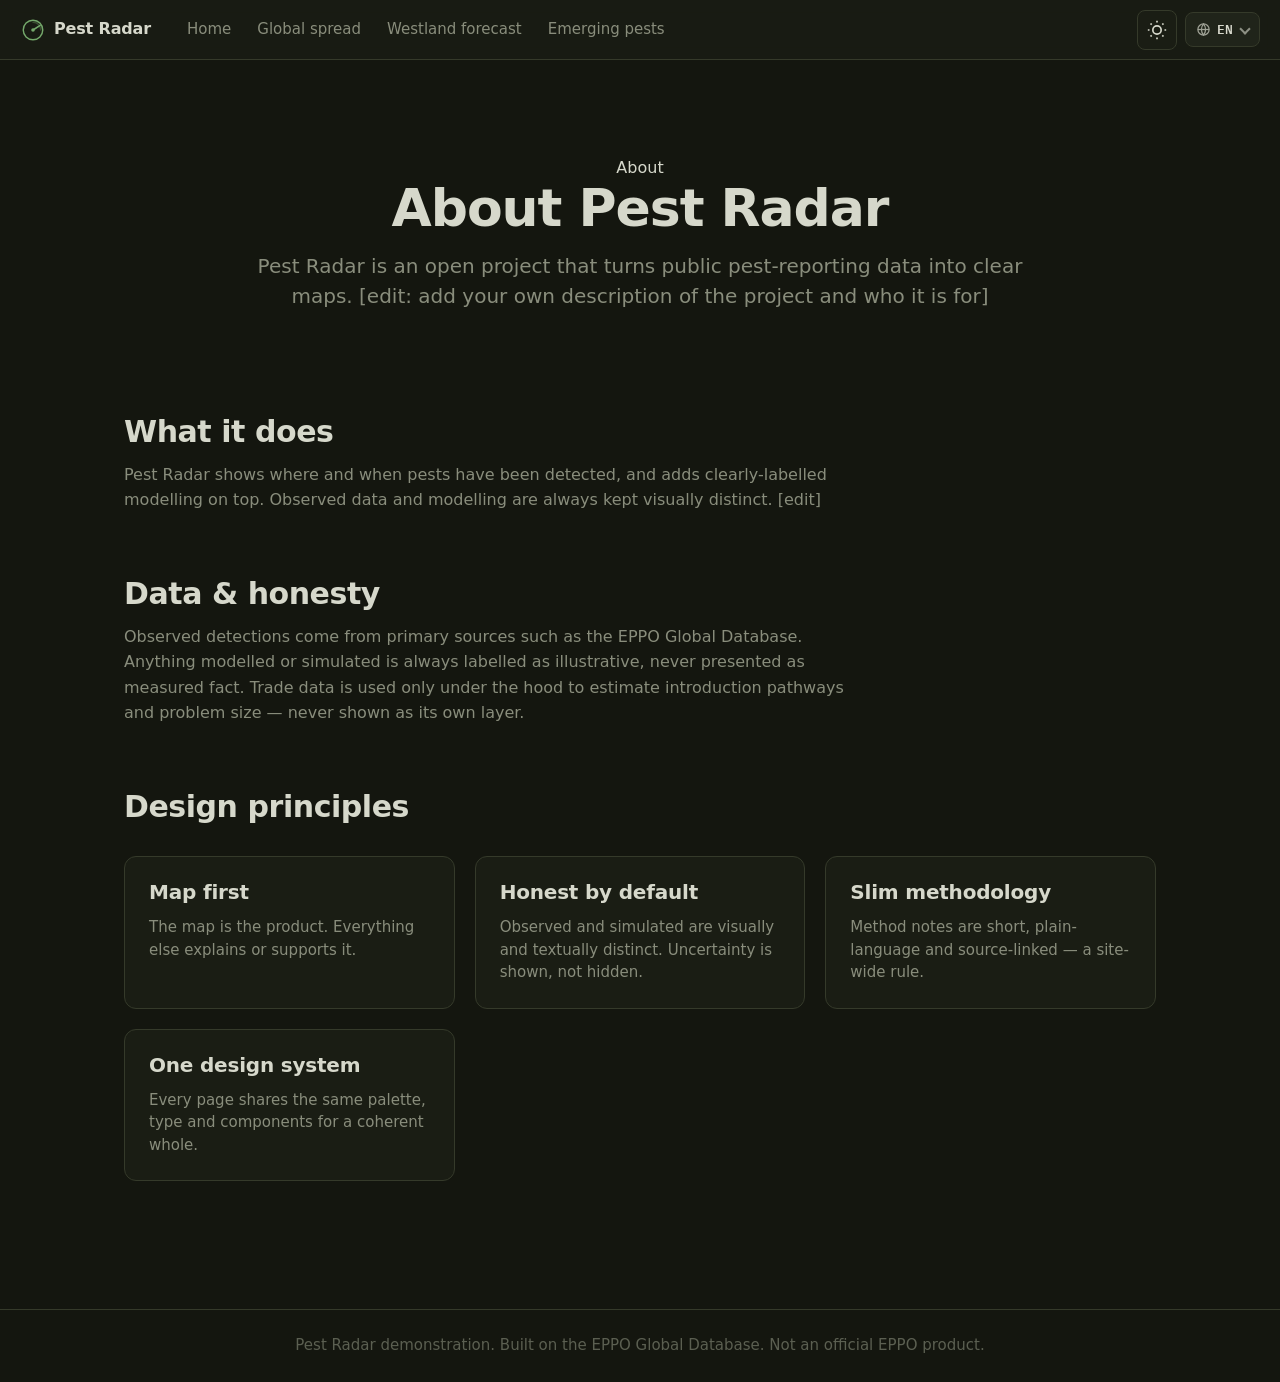
==== commit 0d00b8a6: "About not shown" ====
--- a/about.html
+++ b/about.html
@@ -26,7 +26,7 @@
         <span>Pest&nbsp;Radar</span>
       </a>
       <nav class="site-links" aria-label="Primary">
-        <!-- <a href="./index.html" data-i18n="nav.home">Home</a> -->
+        <a href="./index.html" data-i18n="nav.home">Home</a>
         <a href="./global-spread.html" data-i18n="nav.global">Global spread</a>
         <a href="./westland.html" data-i18n="nav.westland">Westland forecast</a>
         <a href="./emerging.html" data-i18n="nav.emerging">Emerging pests</a>
